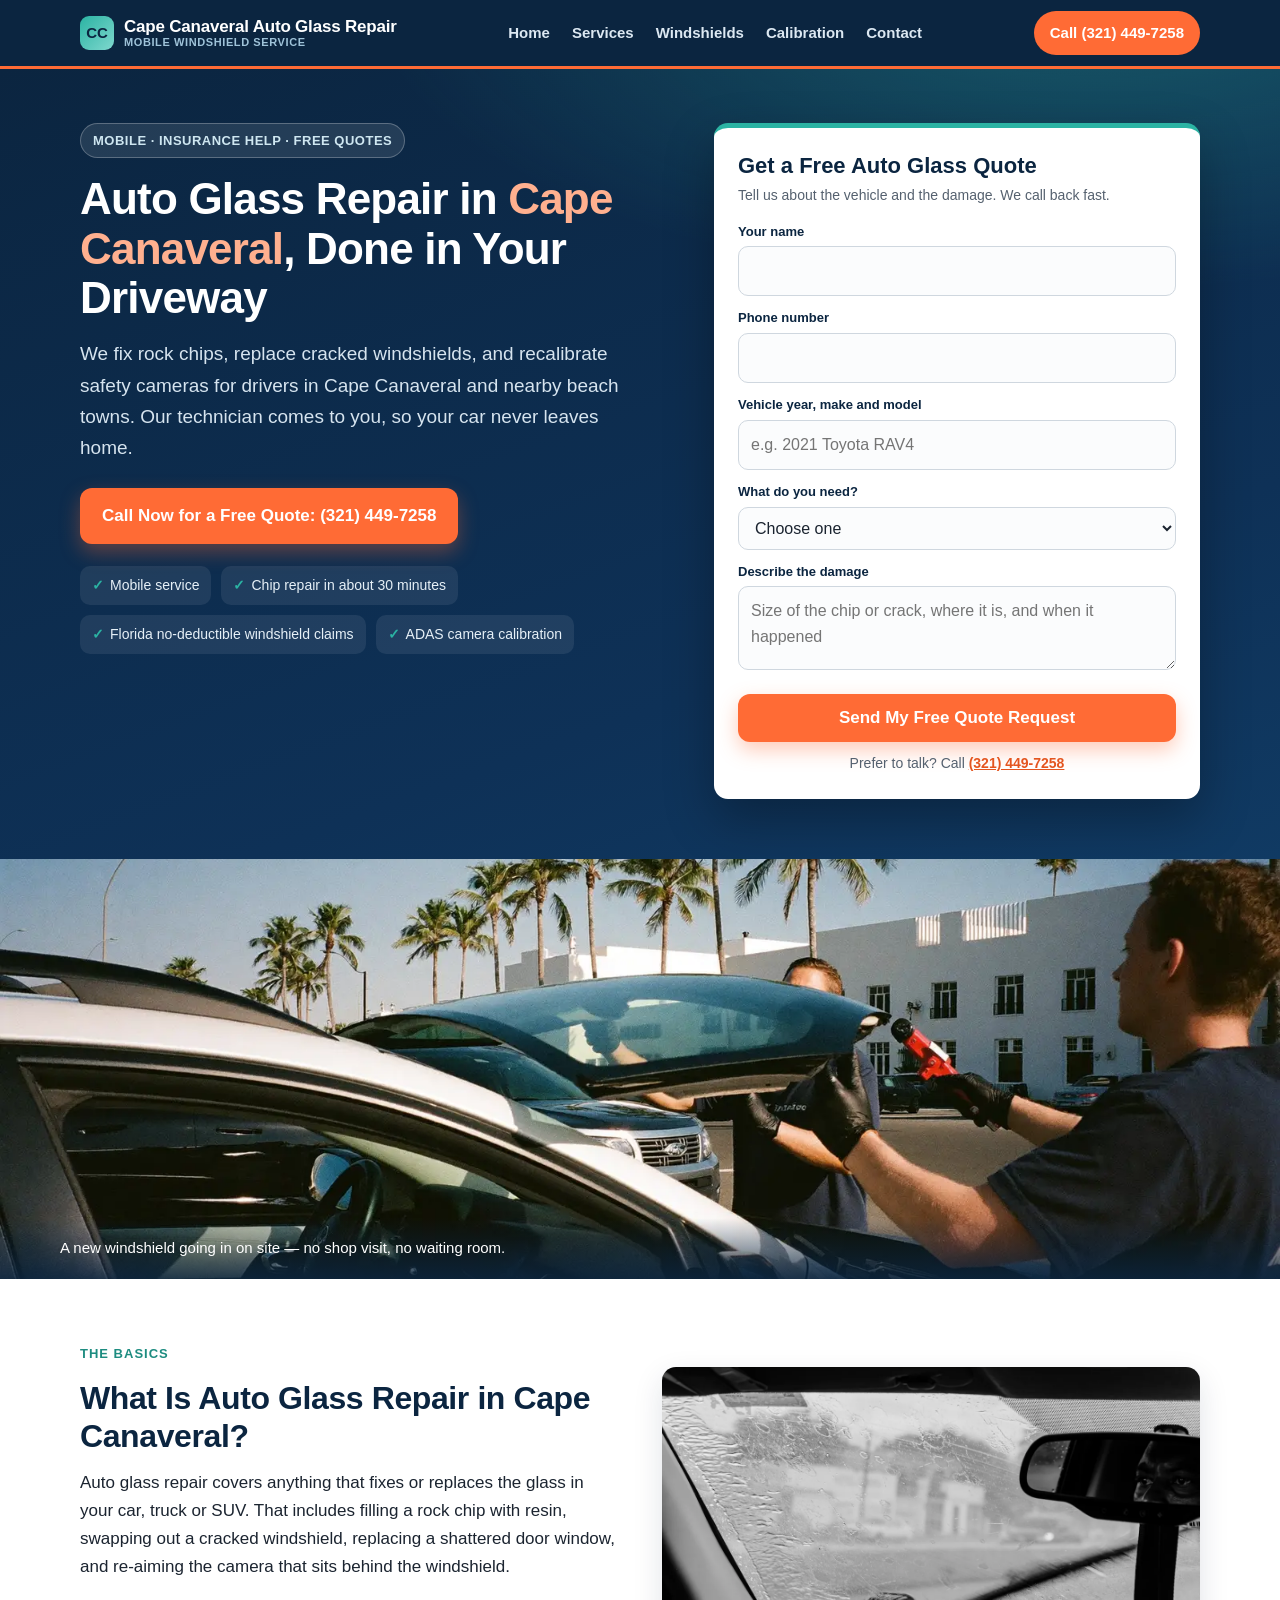
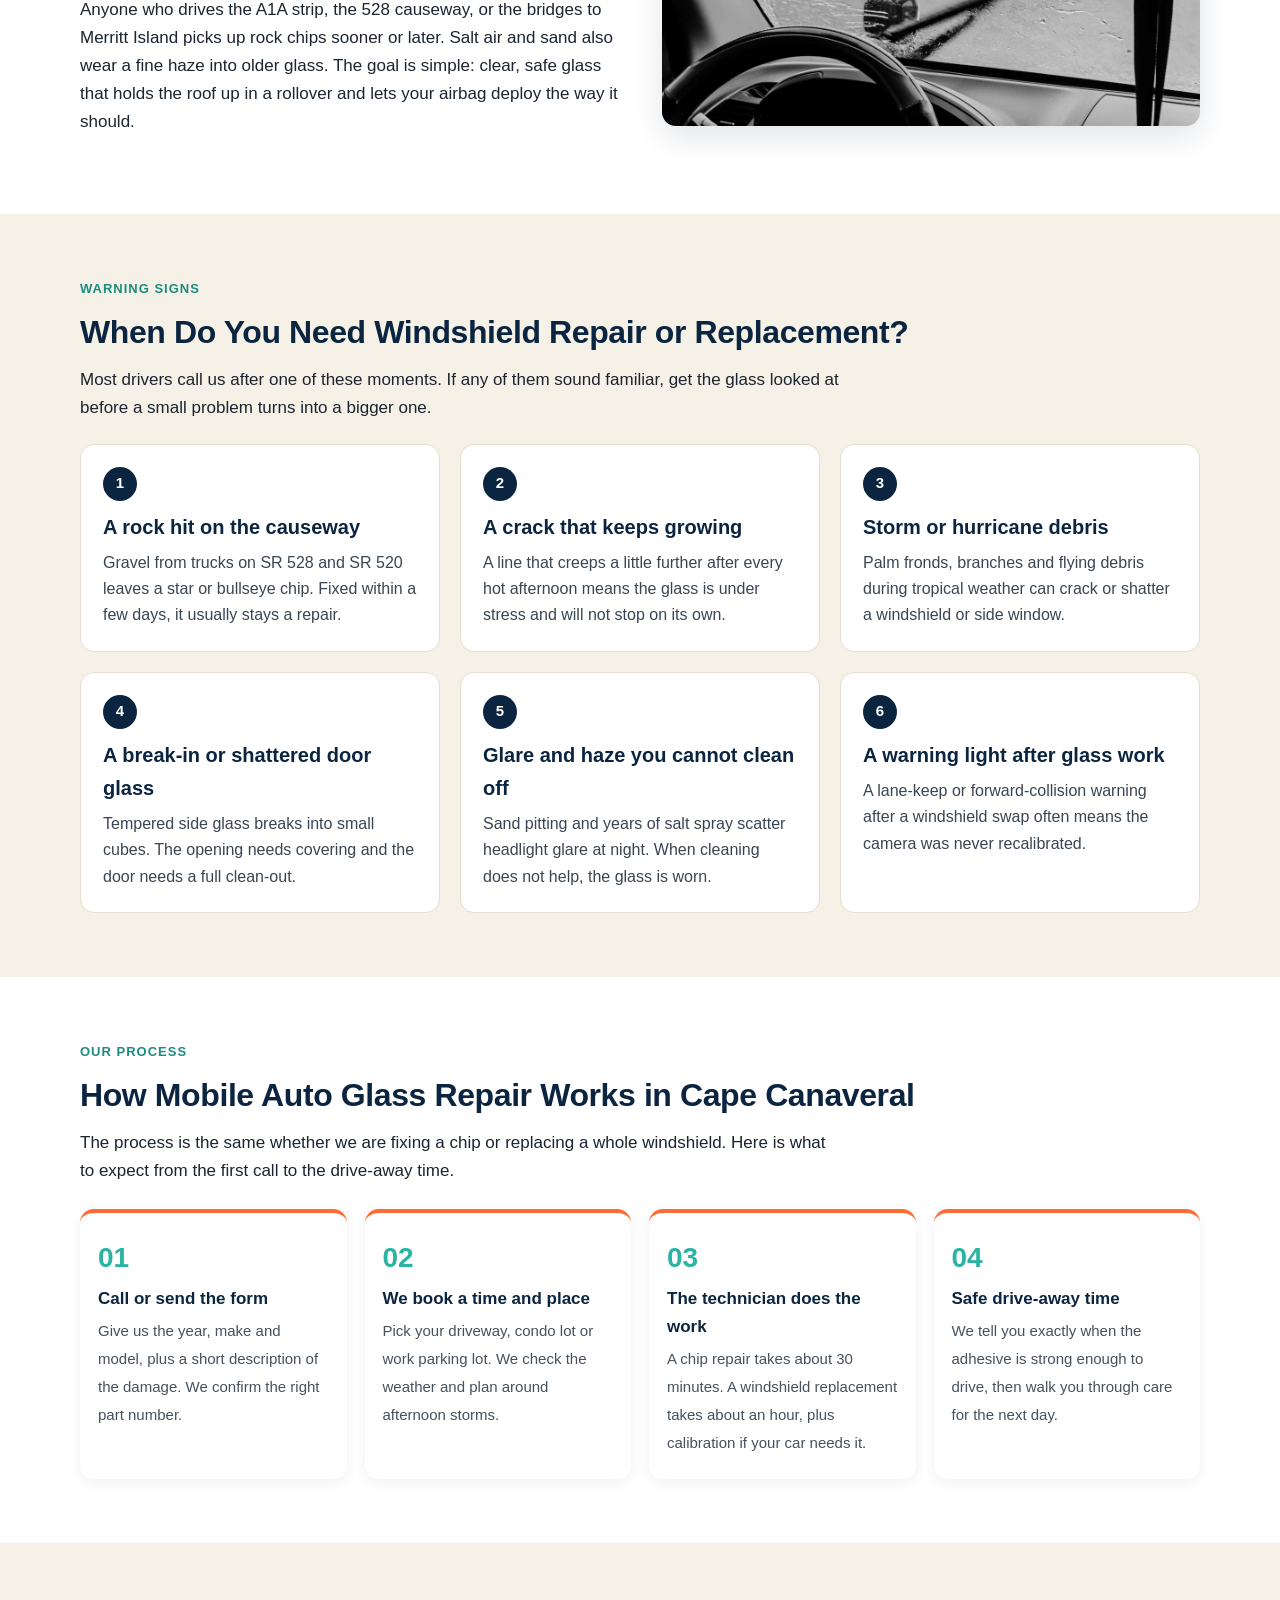
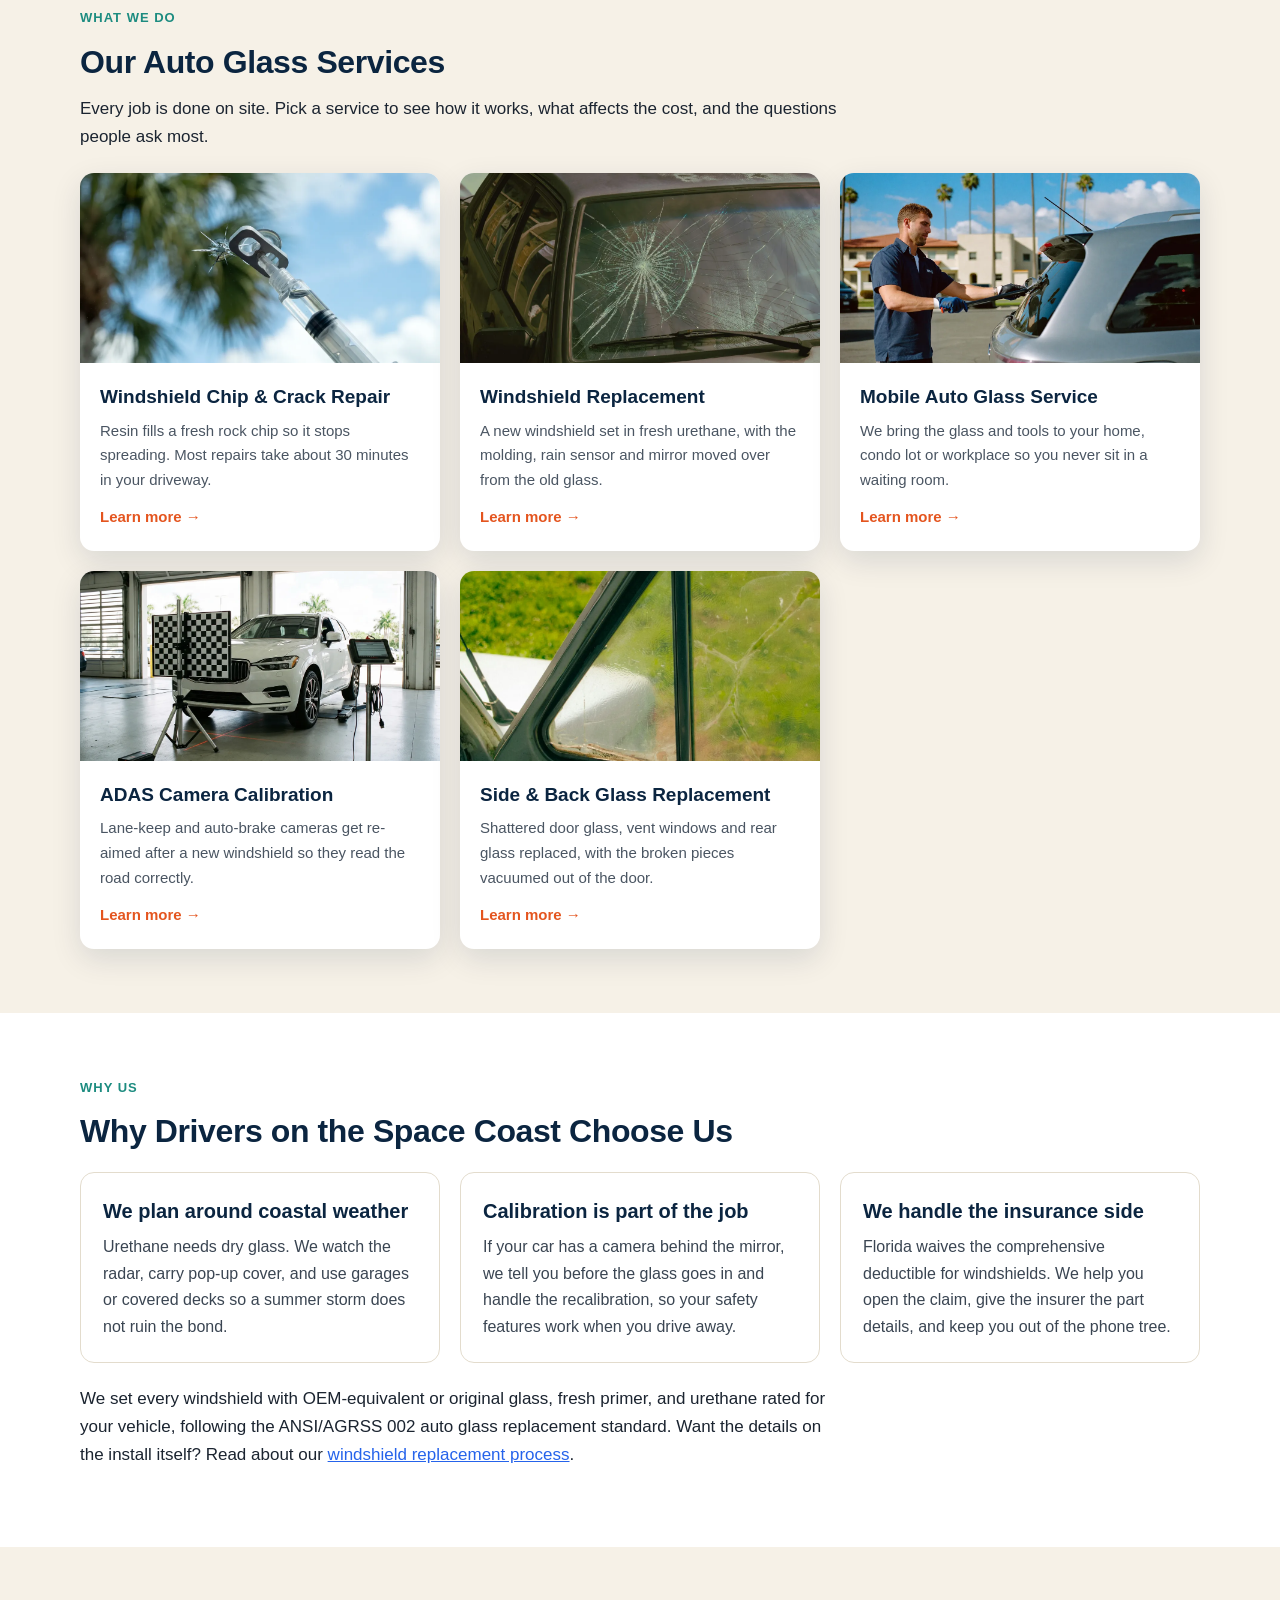
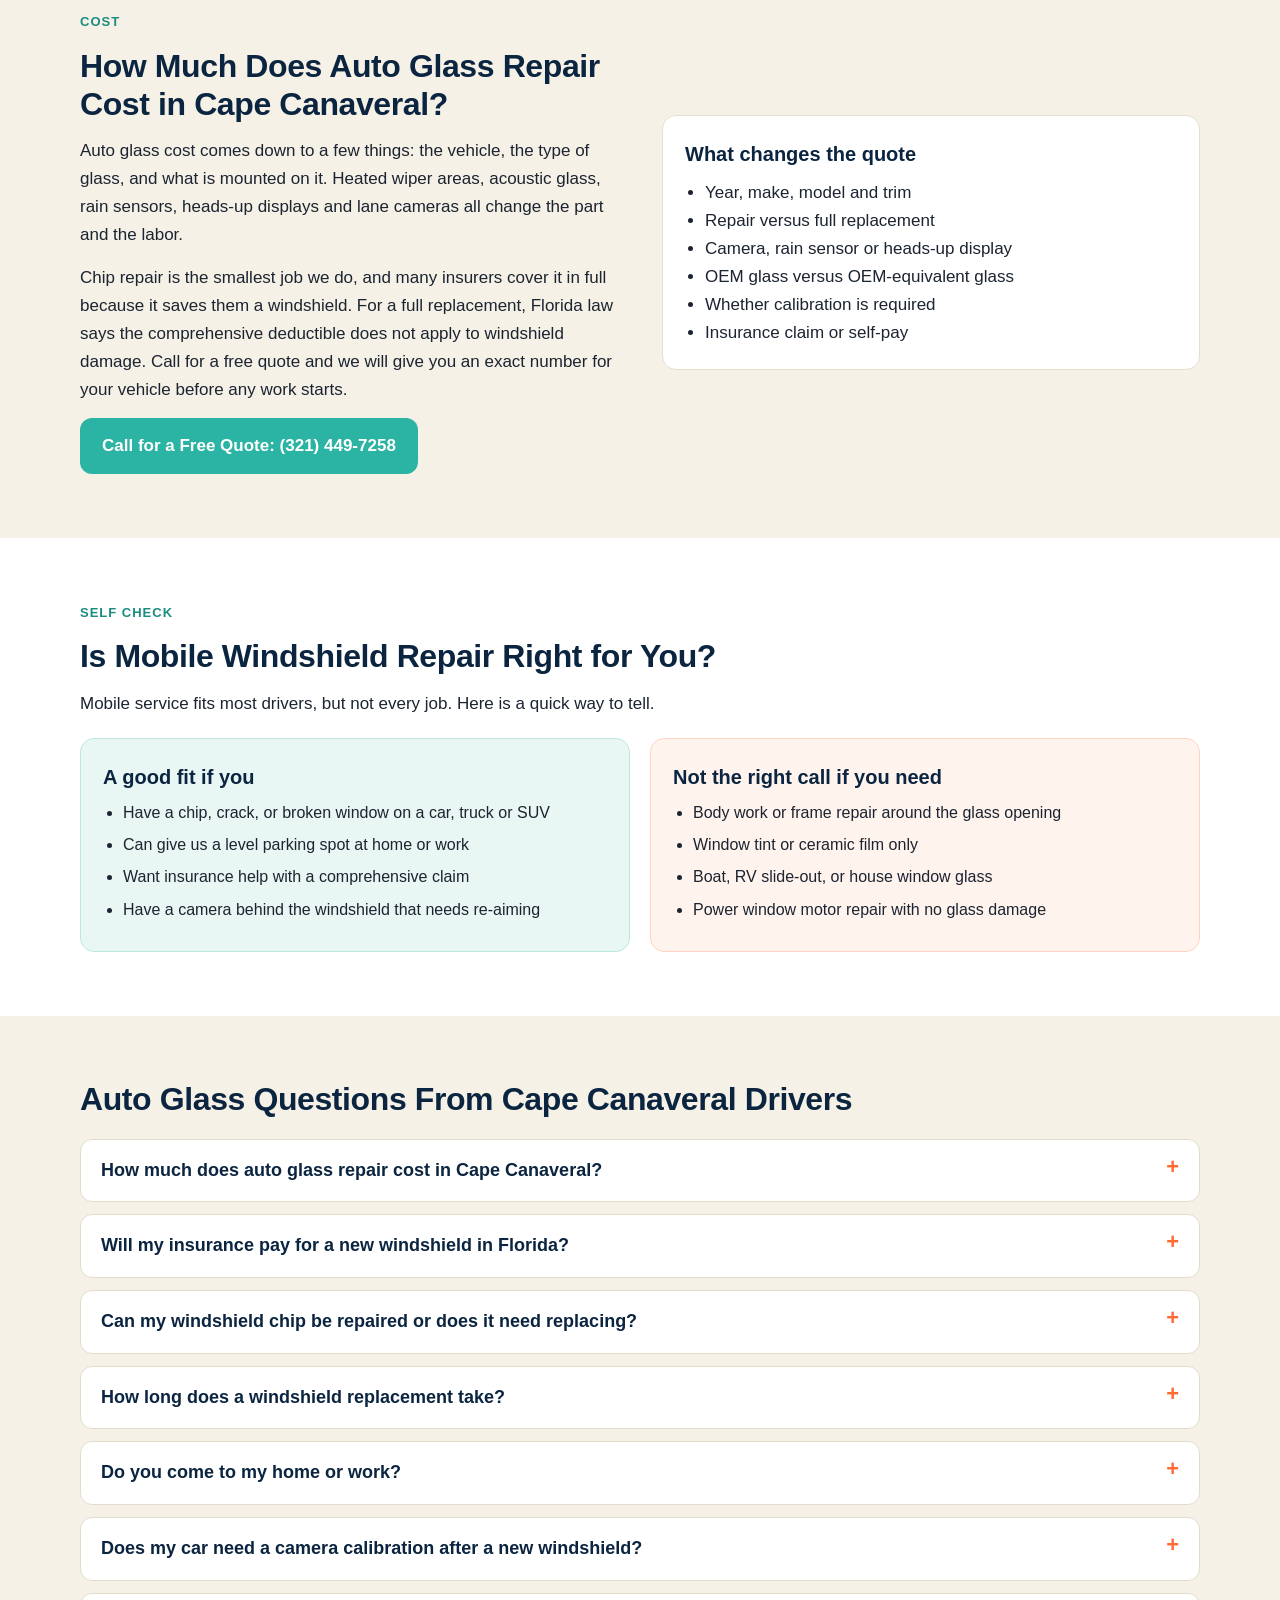
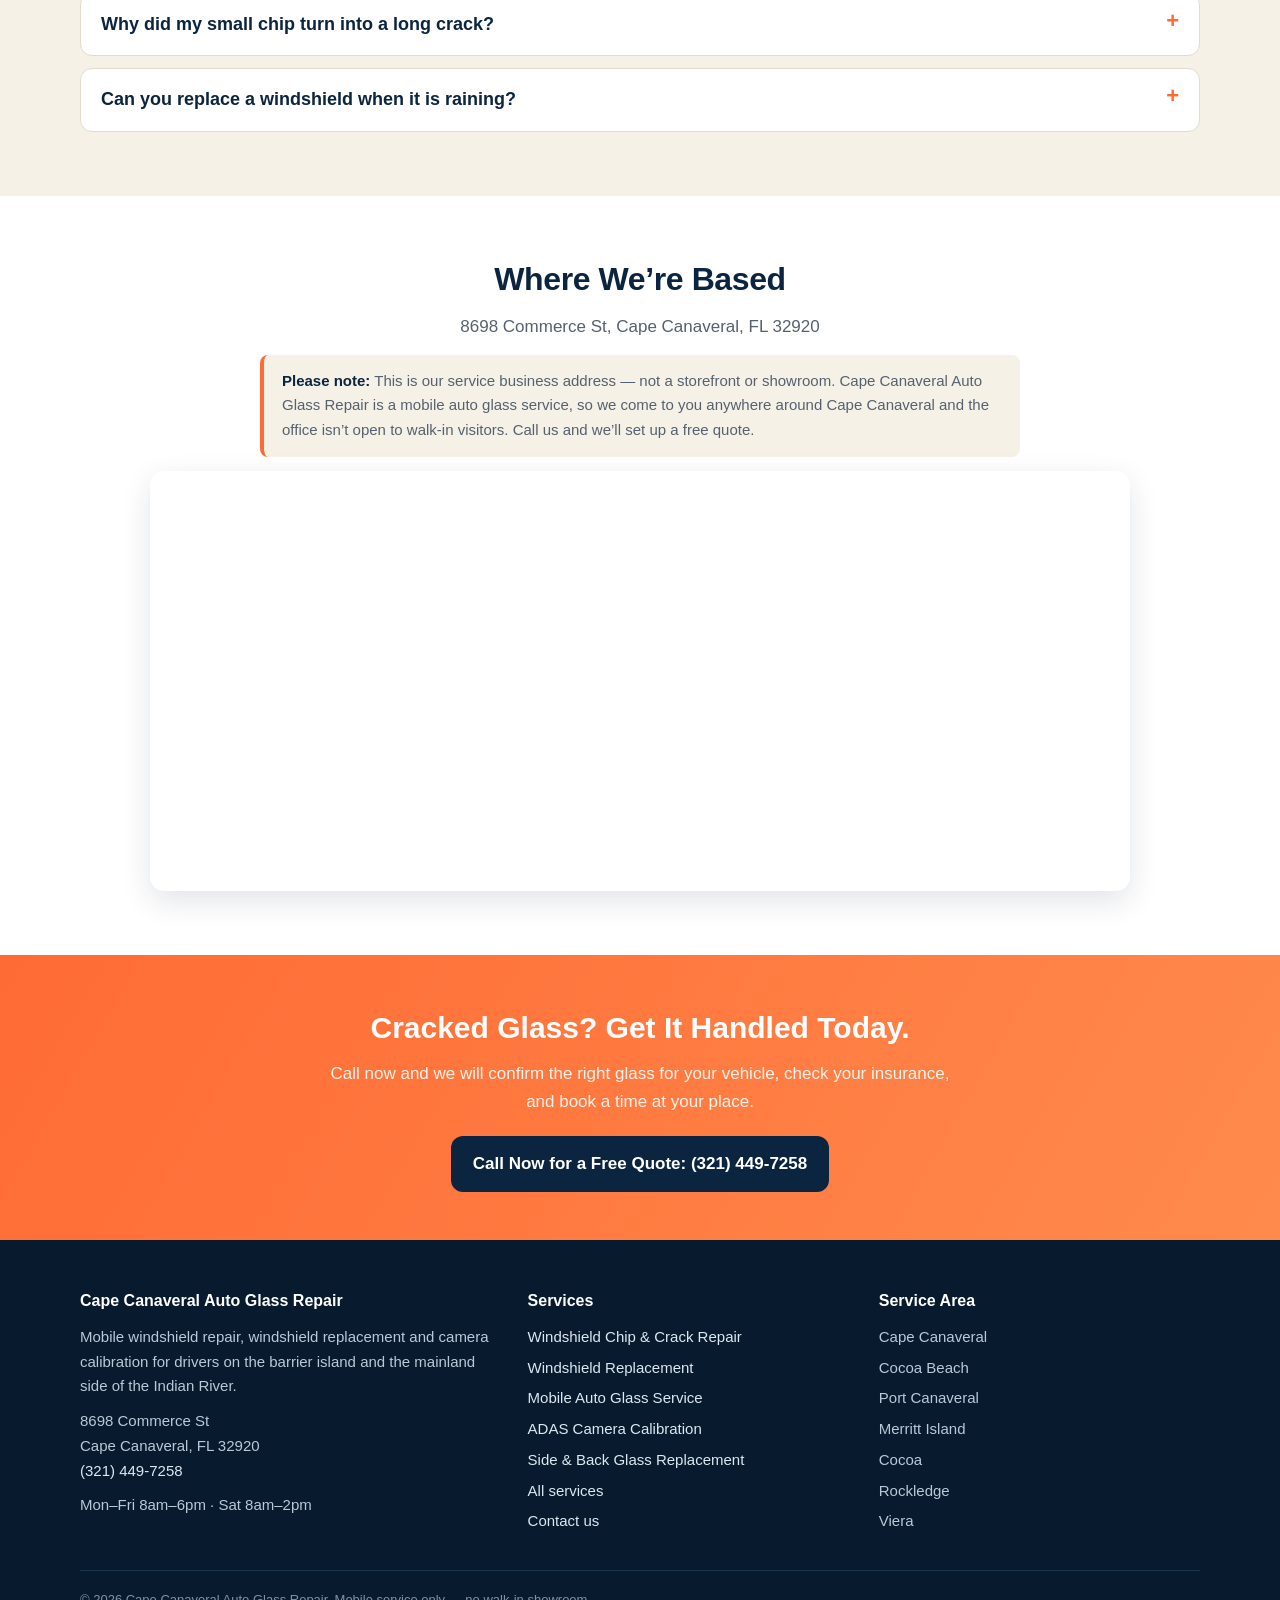
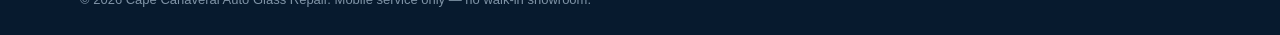
==== index.html @ 8f839898 "Initial site build: Auto Glass Repair Cape Canaveral FL" ====
<!DOCTYPE html>
<html lang="en">
<head>
<meta charset="utf-8">
<meta name="viewport" content="width=device-width, initial-scale=1">
<title>Auto Glass Repair in Cape Canaveral, FL | Mobile Service</title>
<meta name="description" content="Mobile auto glass repair in Cape Canaveral, FL. Windshield chip repair, replacement and camera calibration at your home or work. Free quotes.">
<link rel="canonical" href="https://www.capecanaveralautoglassrepair.com/">
<meta property="og:title" content="Auto Glass Repair in Cape Canaveral, FL | Mobile Service">
<meta property="og:description" content="Mobile auto glass repair in Cape Canaveral, FL. Windshield chip repair, replacement and camera calibration at your home or work. Free quotes.">
<meta property="og:type" content="website">
<meta property="og:url" content="https://www.capecanaveralautoglassrepair.com/">
<meta property="og:image" content="https://www.capecanaveralautoglassrepair.com/windshield-installation-hero.webp">
<link rel="stylesheet" href="styles.css">
<script type="application/ld+json">{"@context": "https://schema.org", "@type": "AutoRepair", "name": "Cape Canaveral Auto Glass Repair", "telephone": "(321) 449-7258", "url": "https://www.capecanaveralautoglassrepair.com/", "image": "https://www.capecanaveralautoglassrepair.com/windshield-installation-hero.webp", "address": {"@type": "PostalAddress", "streetAddress": "8698 Commerce St", "addressLocality": "Cape Canaveral", "addressRegion": "FL", "postalCode": "32920", "addressCountry": "US"}, "areaServed": ["Cape Canaveral, FL", "Cocoa Beach, FL", "Port Canaveral, FL", "Merritt Island, FL", "Cocoa, FL", "Rockledge, FL", "Viera, FL"], "description": "Mobile auto glass repair, windshield replacement and ADAS calibration in Cape Canaveral, FL", "openingHours": ["Mo-Fr 08:00-18:00", "Sa 08:00-14:00"]}</script>
<script type="application/ld+json">{"@context": "https://schema.org", "@type": "FAQPage", "mainEntity": [{"@type": "Question", "name": "How much does auto glass repair cost in Cape Canaveral?", "acceptedAnswer": {"@type": "Answer", "text": "The cost depends on your vehicle, the type of glass, and whether a camera or rain sensor sits behind it. A chip repair is a much smaller job than a full windshield. Call or send the quote form with your year, make and model and we will give you a free quote before any work starts."}}, {"@type": "Question", "name": "Will my insurance pay for a new windshield in Florida?", "acceptedAnswer": {"@type": "Answer", "text": "Usually, yes. Florida Statute 627.7288 says the deductible on a comprehensive policy does not apply to windshield damage. If you carry comprehensive coverage, a covered windshield replacement typically costs you nothing out of pocket, and we can help you start the claim."}}, {"@type": "Question", "name": "Can my windshield chip be repaired or does it need replacing?", "acceptedAnswer": {"@type": "Answer", "text": "Most chips smaller than a quarter and single cracks shorter than about six inches can be repaired. Damage right in the driver's line of sight, damage that reaches the edge of the glass, or several long cracks usually means a new windshield. We tell you which one you need before we start."}}, {"@type": "Question", "name": "How long does a windshield replacement take?", "acceptedAnswer": {"@type": "Answer", "text": "The work itself takes about an hour. After that, the urethane adhesive needs time to reach a safe drive-away strength, usually under an hour on a warm, humid day. We give you the exact drive-away time for the adhesive we used."}}, {"@type": "Question", "name": "Do you come to my home or work?", "acceptedAnswer": {"@type": "Answer", "text": "Yes. We are a mobile service, so the work happens in your driveway, condo lot, or office parking lot. You only need a level spot with room to open the doors, and a garage or carport if storms are moving in."}}, {"@type": "Question", "name": "Does my car need a camera calibration after a new windshield?", "acceptedAnswer": {"@type": "Answer", "text": "If your car has lane-keep assist, automatic emergency braking, or adaptive cruise, there is likely a camera mounted behind the windshield. That camera has to be re-aimed after the glass is replaced so the safety features read the road correctly. We check your vehicle and tell you up front."}}, {"@type": "Question", "name": "Why did my small chip turn into a long crack?", "acceptedAnswer": {"@type": "Answer", "text": "Heat is the most common cause. Glass that sits in the sun all day and then gets blasted with cold air conditioning flexes, and a chip gives that stress a place to spread. Potholes, slammed doors, and rough bridge expansion joints can do the same thing, so fix chips early."}}, {"@type": "Question", "name": "Can you replace a windshield when it is raining?", "acceptedAnswer": {"@type": "Answer", "text": "The adhesive needs a dry surface, so we do not install glass in open rain. Summer storms here usually pass quickly, so we either work under a garage, carport, or covered parking deck, or move the appointment by a few hours."}}]}</script>
</head>
<body>
<header class="nav">
  <div class="wrap nav-in">
    <a class="logo" href="/"><span class="logo-mark">CC</span><span>Cape Canaveral Auto Glass Repair<small>Mobile windshield service</small></span></a>
    <ul class="links"><li><a href="/" aria-current="page">Home</a></li><li><a href="services.html">Services</a></li><li><a href="windshield-replacement-cape-canaveral.html">Windshields</a></li><li><a href="adas-calibration-cape-canaveral.html">Calibration</a></li><li><a href="contact.html">Contact</a></li></ul>
    <a class="nav-call" href="tel:+13214497258">Call (321) 449-7258</a>
  </div>
  <ul class="subnav"><li><a href="/" aria-current="page">Home</a></li><li><a href="services.html">Services</a></li><li><a href="windshield-replacement-cape-canaveral.html">Windshields</a></li><li><a href="adas-calibration-cape-canaveral.html">Calibration</a></li><li><a href="contact.html">Contact</a></li></ul>
</header>
<section class="hero">
  <div class="wrap hero-grid">
    <div>
      <span class="badge">Mobile &middot; Insurance help &middot; Free quotes</span>
      <h1>Auto Glass Repair in <span>Cape Canaveral</span>, Done in Your Driveway</h1>
      <p class="lede">We fix rock chips, replace cracked windshields, and recalibrate safety cameras for drivers in Cape Canaveral and nearby beach towns. Our technician comes to you, so your car never leaves home.</p>
      <a class="btn btn-orange" href="tel:+13214497258">Call Now for a Free Quote: (321) 449-7258</a>
      <ul class="chips"><li>Mobile service</li><li>Chip repair in about 30 minutes</li><li>Florida no-deductible windshield claims</li><li>ADAS camera calibration</li></ul>
    </div>
    <form class="quote" action="https://formspree.io/f/meaekedk" method="POST">
      <input type="hidden" name="_subject" value="New Lead - Auto Glass Repair in Cape Canaveral">
      <h2>Get a Free Auto Glass Quote</h2>
      <p class="sub">Tell us about the vehicle and the damage. We call back fast.</p>
      <div class="field"><label for="q-name">Your name</label><input id="q-name" type="text" name="name" autocomplete="name" required></div>
      <div class="field"><label for="q-phone">Phone number</label><input id="q-phone" type="tel" name="phone" autocomplete="tel" required></div>
      <div class="field"><label for="q-vehicle">Vehicle year, make and model</label><input id="q-vehicle" type="text" name="vehicle" placeholder="e.g. 2021 Toyota RAV4"></div>
      <div class="field"><label for="q-service">What do you need?</label><select id="q-service" name="service"><option value="">Choose one</option><option>Chip or crack repair</option><option>Windshield replacement</option><option>Side window</option><option>Back glass</option><option>Camera calibration</option><option>Not sure yet</option></select></div>
      <div class="field"><label for="q-msg">Describe the damage</label><textarea id="q-msg" name="message" placeholder="Size of the chip or crack, where it is, and when it happened"></textarea></div>
      <input type="text" name="_gotcha" class="hp" style="display:none" tabindex="-1" autocomplete="off">
      <button type="submit" class="btn btn-orange">Send My Free Quote Request</button>
      <p class="alt">Prefer to talk? Call <a href="tel:+13214497258">(321) 449-7258</a></p>
    </form>
  </div>
</section>
<figure class="band"><img src="windshield-installation-hero.webp" alt="Two technicians setting a new windshield on an SUV in a sunny parking lot" width="1600" height="900" fetchpriority="high"><figcaption><div class="wrap">A new windshield going in on site &mdash; no shop visit, no waiting room.</div></figcaption></figure>
<section class="sec">
  <div class="wrap two">
    <div>
      <p class="kicker">The basics</p>
      <h2>What Is Auto Glass Repair in Cape Canaveral?</h2>
      <p>Auto glass repair covers anything that fixes or replaces the glass in your car, truck or SUV. That includes filling a rock chip with resin, swapping out a cracked windshield, replacing a shattered door window, and re-aiming the camera that sits behind the windshield.</p>
      <p>Anyone who drives the A1A strip, the 528 causeway, or the bridges to Merritt Island picks up rock chips sooner or later. Salt air and sand also wear a fine haze into older glass. The goal is simple: clear, safe glass that holds the roof up in a rollover and lets your airbag deploy the way it should.</p>
    </div>
    <img src="windshield-wipers-rain-storm.webp" alt="Driver view through a windshield as wipers clear heavy rain" width="1200" height="800" loading="lazy">
  </div>
</section>

<section class="sec sand">
  <div class="wrap">
    <p class="kicker">Warning signs</p>
    <h2>When Do You Need Windshield Repair or Replacement?</h2>
    <p>Most drivers call us after one of these moments. If any of them sound familiar, get the glass looked at before a small problem turns into a bigger one.</p>
    <div class="grid3">
      <div class="card"><span class="num">1</span><h3>A rock hit on the causeway</h3><p>Gravel from trucks on SR 528 and SR 520 leaves a star or bullseye chip. Fixed within a few days, it usually stays a repair.</p></div>
      <div class="card"><span class="num">2</span><h3>A crack that keeps growing</h3><p>A line that creeps a little further after every hot afternoon means the glass is under stress and will not stop on its own.</p></div>
      <div class="card"><span class="num">3</span><h3>Storm or hurricane debris</h3><p>Palm fronds, branches and flying debris during tropical weather can crack or shatter a windshield or side window.</p></div>
      <div class="card"><span class="num">4</span><h3>A break-in or shattered door glass</h3><p>Tempered side glass breaks into small cubes. The opening needs covering and the door needs a full clean-out.</p></div>
      <div class="card"><span class="num">5</span><h3>Glare and haze you cannot clean off</h3><p>Sand pitting and years of salt spray scatter headlight glare at night. When cleaning does not help, the glass is worn.</p></div>
      <div class="card"><span class="num">6</span><h3>A warning light after glass work</h3><p>A lane-keep or forward-collision warning after a windshield swap often means the camera was never recalibrated.</p></div>
    </div>
  </div>
</section>

<section class="sec">
  <div class="wrap">
    <p class="kicker">Our process</p>
    <h2>How Mobile Auto Glass Repair Works in Cape Canaveral</h2>
    <p>The process is the same whether we are fixing a chip or replacing a whole windshield. Here is what to expect from the first call to the drive-away time.</p>
    <ol class="steps">
      <li><strong>Call or send the form</strong><span>Give us the year, make and model, plus a short description of the damage. We confirm the right part number.</span></li>
      <li><strong>We book a time and place</strong><span>Pick your driveway, condo lot or work parking lot. We check the weather and plan around afternoon storms.</span></li>
      <li><strong>The technician does the work</strong><span>A chip repair takes about 30 minutes. A windshield replacement takes about an hour, plus calibration if your car needs it.</span></li>
      <li><strong>Safe drive-away time</strong><span>We tell you exactly when the adhesive is strong enough to drive, then walk you through care for the next day.</span></li>
    </ol>
  </div>
</section>

<section class="sec sand">
  <div class="wrap">
    <p class="kicker">What we do</p>
    <h2>Our Auto Glass Services</h2>
    <p>Every job is done on site. Pick a service to see how it works, what affects the cost, and the questions people ask most.</p>
    <div class="grid3"><a class="svc" href="windshield-repair-cape-canaveral.html"><img src="windshield-chip-repair-resin.webp" alt="Resin injector repairing a star-shaped windshield chip" width="1200" height="800" loading="lazy"><div><h3>Windshield Chip &amp; Crack Repair</h3><p>Resin fills a fresh rock chip so it stops spreading. Most repairs take about 30 minutes in your driveway.</p><span>Learn more &rarr;</span></div></a><a class="svc" href="windshield-replacement-cape-canaveral.html"><img src="cracked-windshield-replacement.webp" alt="Windshield with a large spiderweb crack that needs replacing" width="1200" height="800" loading="lazy"><div><h3>Windshield Replacement</h3><p>A new windshield set in fresh urethane, with the molding, rain sensor and mirror moved over from the old glass.</p><span>Learn more &rarr;</span></div></a><a class="svc" href="mobile-auto-glass-cape-canaveral.html"><img src="mobile-auto-glass-technician.webp" alt="Mobile auto glass technician working on an SUV in a parking lot" width="1200" height="800" loading="lazy"><div><h3>Mobile Auto Glass Service</h3><p>We bring the glass and tools to your home, condo lot or workplace so you never sit in a waiting room.</p><span>Learn more &rarr;</span></div></a><a class="svc" href="adas-calibration-cape-canaveral.html"><img src="adas-camera-calibration-target.webp" alt="SUV lined up with a camera calibration target in a service bay" width="1200" height="800" loading="lazy"><div><h3>ADAS Camera Calibration</h3><p>Lane-keep and auto-brake cameras get re-aimed after a new windshield so they read the road correctly.</p><span>Learn more &rarr;</span></div></a><a class="svc" href="side-window-replacement-cape-canaveral.html"><img src="cracked-side-vent-window.webp" alt="Cracked small side vent window on an older vehicle" width="1200" height="800" loading="lazy"><div><h3>Side &amp; Back Glass Replacement</h3><p>Shattered door glass, vent windows and rear glass replaced, with the broken pieces vacuumed out of the door.</p><span>Learn more &rarr;</span></div></a></div>
  </div>
</section>

<section class="sec">
  <div class="wrap">
    <p class="kicker">Why us</p>
    <h2>Why Drivers on the Space Coast Choose Us</h2>
    <div class="grid3">
      <div class="card"><h3>We plan around coastal weather</h3><p>Urethane needs dry glass. We watch the radar, carry pop-up cover, and use garages or covered decks so a summer storm does not ruin the bond.</p></div>
      <div class="card"><h3>Calibration is part of the job</h3><p>If your car has a camera behind the mirror, we tell you before the glass goes in and handle the recalibration, so your safety features work when you drive away.</p></div>
      <div class="card"><h3>We handle the insurance side</h3><p>Florida waives the comprehensive deductible for windshields. We help you open the claim, give the insurer the part details, and keep you out of the phone tree.</p></div>
    </div>
    <p style="margin-top:22px">We set every windshield with OEM-equivalent or original glass, fresh primer, and urethane rated for your vehicle, following the ANSI/AGRSS 002 auto glass replacement standard. Want the details on the install itself? Read about our <a href="windshield-replacement-cape-canaveral.html" class="body-link" style="color: #2563eb; text-decoration: underline;">windshield replacement process</a>.</p>
  </div>
</section>

<section class="sec sand">
  <div class="wrap two">
    <div>
      <p class="kicker">Cost</p>
      <h2>How Much Does Auto Glass Repair Cost in Cape Canaveral?</h2>
      <p>Auto glass cost comes down to a few things: the vehicle, the type of glass, and what is mounted on it. Heated wiper areas, acoustic glass, rain sensors, heads-up displays and lane cameras all change the part and the labor.</p>
      <p>Chip repair is the smallest job we do, and many insurers cover it in full because it saves them a windshield. For a full replacement, Florida law says the comprehensive deductible does not apply to windshield damage. Call for a free quote and we will give you an exact number for your vehicle before any work starts.</p>
      <a class="btn btn-sea" href="tel:+13214497258">Call for a Free Quote: (321) 449-7258</a>
    </div>
    <div class="card">
      <h3>What changes the quote</h3>
      <ul style="padding-left:20px;margin-top:8px">
        <li>Year, make, model and trim</li>
        <li>Repair versus full replacement</li>
        <li>Camera, rain sensor or heads-up display</li>
        <li>OEM glass versus OEM-equivalent glass</li>
        <li>Whether calibration is required</li>
        <li>Insurance claim or self-pay</li>
      </ul>
    </div>
  </div>
</section>

<section class="sec">
  <div class="wrap">
    <p class="kicker">Self check</p>
    <h2>Is Mobile Windshield Repair Right for You?</h2>
    <p>Mobile service fits most drivers, but not every job. Here is a quick way to tell.</p>
    <div class="fit">
      <div class="yes"><h3>A good fit if you</h3><ul>
        <li>Have a chip, crack, or broken window on a car, truck or SUV</li>
        <li>Can give us a level parking spot at home or work</li>
        <li>Want insurance help with a comprehensive claim</li>
        <li>Have a camera behind the windshield that needs re-aiming</li>
      </ul></div>
      <div class="no"><h3>Not the right call if you need</h3><ul>
        <li>Body work or frame repair around the glass opening</li>
        <li>Window tint or ceramic film only</li>
        <li>Boat, RV slide-out, or house window glass</li>
        <li>Power window motor repair with no glass damage</li>
      </ul></div>
    </div>
  </div>
</section>

<section class="sec sand">
  <div class="wrap">
    <h2>Auto Glass Questions From Cape Canaveral Drivers</h2>
      <div class="faq"><details><summary><h3>How much does auto glass repair cost in Cape Canaveral?</h3></summary><p>The cost depends on your vehicle, the type of glass, and whether a camera or rain sensor sits behind it. A chip repair is a much smaller job than a full windshield. Call or send the quote form with your year, make and model and we will give you a free quote before any work starts.</p></details><details><summary><h3>Will my insurance pay for a new windshield in Florida?</h3></summary><p>Usually, yes. Florida Statute 627.7288 says the deductible on a comprehensive policy does not apply to windshield damage. If you carry comprehensive coverage, a covered windshield replacement typically costs you nothing out of pocket, and we can help you start the claim.</p></details><details><summary><h3>Can my windshield chip be repaired or does it need replacing?</h3></summary><p>Most chips smaller than a quarter and single cracks shorter than about six inches can be repaired. Damage right in the driver&#x27;s line of sight, damage that reaches the edge of the glass, or several long cracks usually means a new windshield. We tell you which one you need before we start.</p></details><details><summary><h3>How long does a windshield replacement take?</h3></summary><p>The work itself takes about an hour. After that, the urethane adhesive needs time to reach a safe drive-away strength, usually under an hour on a warm, humid day. We give you the exact drive-away time for the adhesive we used.</p></details><details><summary><h3>Do you come to my home or work?</h3></summary><p>Yes. We are a mobile service, so the work happens in your driveway, condo lot, or office parking lot. You only need a level spot with room to open the doors, and a garage or carport if storms are moving in.</p></details><details><summary><h3>Does my car need a camera calibration after a new windshield?</h3></summary><p>If your car has lane-keep assist, automatic emergency braking, or adaptive cruise, there is likely a camera mounted behind the windshield. That camera has to be re-aimed after the glass is replaced so the safety features read the road correctly. We check your vehicle and tell you up front.</p></details><details><summary><h3>Why did my small chip turn into a long crack?</h3></summary><p>Heat is the most common cause. Glass that sits in the sun all day and then gets blasted with cold air conditioning flexes, and a chip gives that stress a place to spread. Potholes, slammed doors, and rough bridge expansion joints can do the same thing, so fix chips early.</p></details><details><summary><h3>Can you replace a windshield when it is raining?</h3></summary><p>The adhesive needs a dry surface, so we do not install glass in open rain. Summer storms here usually pass quickly, so we either work under a garage, carport, or covered parking deck, or move the appointment by a few hours.</p></details></div>
  </div>
</section>

<!-- MAP / LOCATION -->
<section class="sec" style="text-align:center">
  <div class="wrap">
    <h2>Where We&rsquo;re Based</h2>
    <p style="margin:0 auto 14px;color:var(--muted)">8698 Commerce St, Cape Canaveral, FL 32920</p>
    <p class="note"><strong style="color:var(--navy)">Please note:</strong> This is our service business address &mdash; not a storefront or showroom. Cape Canaveral Auto Glass Repair is a mobile auto glass service, so we come to you anywhere around Cape Canaveral and the office isn&rsquo;t open to walk-in visitors. Call us and we&rsquo;ll set up a free quote.</p>
    <div class="map"><iframe title="Map to Cape Canaveral Auto Glass Repair service address, 8698 Commerce St, Cape Canaveral, FL 32920" src="https://www.google.com/maps?q=8698+Commerce+St%2C+Cape+Canaveral%2C+FL+32920&amp;output=embed" loading="lazy" referrerpolicy="no-referrer-when-downgrade" allowfullscreen></iframe></div>
  </div>
</section>
<section class="cta">
  <div class="wrap">
    <h2>Cracked Glass? Get It Handled Today.</h2>
    <p>Call now and we will confirm the right glass for your vehicle, check your insurance, and book a time at your place.</p>
    <a class="btn" href="tel:+13214497258">Call Now for a Free Quote: (321) 449-7258</a>
  </div>
</section>
<footer>
  <div class="wrap">
    <div class="fgrid">
      <div>
        <h3>Cape Canaveral Auto Glass Repair</h3>
        <p>Mobile windshield repair, windshield replacement and camera calibration for drivers on the barrier island and the mainland side of the Indian River.</p>
        <p style="margin-top:10px">8698 Commerce St<br>Cape Canaveral, FL 32920<br><a href="tel:+13214497258">(321) 449-7258</a></p>
        <p style="margin-top:10px">Mon&ndash;Fri 8am&ndash;6pm &middot; Sat 8am&ndash;2pm</p>
      </div>
      <div><h3>Services</h3><ul><li><a href="windshield-repair-cape-canaveral.html">Windshield Chip &amp; Crack Repair</a></li><li><a href="windshield-replacement-cape-canaveral.html">Windshield Replacement</a></li><li><a href="mobile-auto-glass-cape-canaveral.html">Mobile Auto Glass Service</a></li><li><a href="adas-calibration-cape-canaveral.html">ADAS Camera Calibration</a></li><li><a href="side-window-replacement-cape-canaveral.html">Side &amp; Back Glass Replacement</a></li><li><a href="services.html">All services</a></li><li><a href="contact.html">Contact us</a></li></ul></div>
      <div><h3>Service Area</h3><ul><li>Cape Canaveral</li><li>Cocoa Beach</li><li>Port Canaveral</li><li>Merritt Island</li><li>Cocoa</li><li>Rockledge</li><li>Viera</li></ul></div>
    </div>
    <p class="copy">&copy; 2026 Cape Canaveral Auto Glass Repair. Mobile service only &mdash; no walk-in showroom.</p>
  </div>
</footer>
</body>
</html>
---- styles.css ----
/* Cape Canaveral Auto Glass Repair - styles */
:root{
  --navy:#0b2540; --navy-2:#12365c; --ink:#1b2430; --muted:#55616f;
  --orange:#ff6b35; --orange-d:#e4551f; --sea:#2bb3a3; --sea-d:#1d8c80;
  --sand:#f6f1e7; --line:#e3dccd; --white:#ffffff;
  --radius:14px; --shadow:0 10px 30px rgba(11,37,64,.12);
}
*{box-sizing:border-box;margin:0;padding:0}
html{-webkit-text-size-adjust:100%}
body{font-family:-apple-system,BlinkMacSystemFont,"Segoe UI",Roboto,Helvetica,Arial,sans-serif;color:var(--ink);background:var(--white);line-height:1.65;font-size:17px;overflow-x:hidden}
img{max-width:100%;height:auto;display:block}
a{color:inherit}
.wrap{max-width:1160px;margin:0 auto;padding:0 20px}

/* NAV */
.nav{position:sticky;top:0;z-index:50;background:var(--navy);border-bottom:3px solid var(--orange)}
.nav-in{display:flex;align-items:center;justify-content:space-between;gap:16px;min-height:66px}
.logo{display:flex;align-items:center;gap:10px;text-decoration:none;color:#fff;font-weight:800;letter-spacing:-.2px;line-height:1.15}
.logo-mark{width:34px;height:34px;border-radius:9px;background:linear-gradient(135deg,var(--sea),#7fd8ce);display:grid;place-items:center;color:var(--navy);font-weight:900;font-size:15px;flex:none}
.logo small{display:block;font-weight:600;font-size:11px;color:#9fc3d9;letter-spacing:.6px;text-transform:uppercase}
.links{display:flex;gap:22px;list-style:none}
.links a{color:#dce8f2;text-decoration:none;font-size:15px;font-weight:600}
.links a:hover{color:#fff}
.nav-call{background:var(--orange);color:#fff;text-decoration:none;font-weight:800;padding:10px 16px;border-radius:999px;white-space:nowrap;font-size:15px}
.nav-call:hover{background:var(--orange-d)}
.subnav{display:none}
@media (max-width:860px){
  .links{display:none}
  .subnav{display:flex;gap:18px;overflow-x:auto;padding:8px 20px;background:var(--navy-2);list-style:none;white-space:nowrap}
  .subnav a{color:#dce8f2;text-decoration:none;font-size:14px;font-weight:600}
  .logo{font-size:14px}
  .logo small{display:none}
  .hero .btn{font-size:16px;padding:13px 16px}
  .nav-call{padding:9px 13px;font-size:14px}
}

/* HERO */
.hero{background:radial-gradient(1200px 500px at 85% -10%,rgba(43,179,163,.35),transparent 60%),linear-gradient(160deg,var(--navy) 0%,#0e3157 70%,#103a63 100%);color:#fff;padding:54px 0 60px}
.hero-grid{display:grid;grid-template-columns:1.1fr .9fr;gap:40px;align-items:start}
.badge{display:inline-block;background:rgba(255,255,255,.1);border:1px solid rgba(255,255,255,.25);color:#cfe7f1;font-size:13px;font-weight:700;letter-spacing:.5px;text-transform:uppercase;padding:6px 12px;border-radius:999px;margin-bottom:16px}
.hero h1{font-size:44px;line-height:1.12;letter-spacing:-.8px;margin-bottom:16px}
.hero h1 span{color:#ffb08f}
.lede{font-size:19px;color:#d6e4ef;max-width:560px;margin-bottom:24px}
.btn{display:inline-block;text-decoration:none;font-weight:800;border-radius:12px;padding:14px 22px;font-size:17px;border:0;cursor:pointer}
.btn-orange{background:var(--orange);color:#fff;box-shadow:0 8px 20px rgba(255,107,53,.35)}
.btn-orange:hover{background:var(--orange-d)}
.btn-sea{background:var(--sea);color:#fff}
.btn-sea:hover{background:var(--sea-d)}
.chips{display:flex;flex-wrap:wrap;gap:10px;margin-top:22px;list-style:none}
.chips li{background:rgba(255,255,255,.08);border-radius:10px;padding:8px 12px;font-size:14px;color:#e6f0f7}
.chips li::before{content:"\2713";color:var(--sea);font-weight:900;margin-right:6px}
.quote{background:#fff;color:var(--ink);border-radius:var(--radius);padding:24px;box-shadow:0 20px 50px rgba(0,0,0,.3);border-top:5px solid var(--sea)}
.quote h2{font-size:22px;line-height:1.25;margin-bottom:4px;color:var(--navy)}
.quote p.sub{font-size:14px;color:var(--muted);margin-bottom:14px}
.field{margin-bottom:11px}
.field label{display:block;font-size:13px;font-weight:700;color:var(--navy);margin-bottom:4px}
.field input,.field select,.field textarea{width:100%;font:inherit;font-size:16px;padding:11px 12px;border:1.5px solid #cfd7df;border-radius:10px;background:#fbfcfd;color:var(--ink)}
.field textarea{min-height:84px;resize:vertical}
.field input:focus,.field select:focus,.field textarea:focus{outline:2px solid var(--sea);border-color:var(--sea)}
.quote .btn{width:100%;margin-top:4px}
.quote .alt{text-align:center;font-size:14px;color:var(--muted);margin-top:10px}
.quote .alt a{color:var(--orange-d);font-weight:800}
.hp{display:none}
@media (max-width:900px){.hero-grid{grid-template-columns:1fr}.hero h1{font-size:34px}.hero{padding:36px 0 44px}}

/* IMAGE BAND */
.band{position:relative;background:var(--navy)}
.band img{width:100%;height:420px;object-fit:cover}
.band figcaption{position:absolute;left:0;right:0;bottom:0;padding:18px 20px;background:linear-gradient(transparent,rgba(11,37,64,.85));color:#fff;font-size:15px}
.band figcaption .wrap{padding:0}
@media (max-width:700px){.band img{height:240px}}

/* SECTIONS */
.sec{padding:64px 0}
.sec.sand{background:var(--sand)}
.sec h2{font-size:32px;line-height:1.2;letter-spacing:-.4px;color:var(--navy);margin-bottom:14px}
.sec h3{font-size:20px;color:var(--navy);margin:0 0 6px}
.sec p{margin-bottom:14px;max-width:760px}
.kicker{font-size:13px;font-weight:800;text-transform:uppercase;letter-spacing:1px;color:var(--sea-d);margin-bottom:8px}
.two{display:grid;grid-template-columns:1fr 1fr;gap:44px;align-items:center}
.two img{border-radius:var(--radius);box-shadow:var(--shadow)}
@media (max-width:860px){.two{grid-template-columns:1fr;gap:26px}.sec{padding:48px 0}.sec h2{font-size:26px}}
.body-link{color:#2563eb;text-decoration:underline}

/* CARDS */
.grid3{display:grid;grid-template-columns:repeat(3,1fr);gap:20px;margin-top:22px}
.grid2{display:grid;grid-template-columns:repeat(2,1fr);gap:20px;margin-top:22px}
@media (max-width:900px){.grid3{grid-template-columns:1fr 1fr}}
@media (max-width:620px){.grid3,.grid2{grid-template-columns:1fr}}
.card{background:#fff;border:1px solid var(--line);border-radius:var(--radius);padding:22px}
.sec.sand .card{border-color:#e6dfcf}
.card .num{display:inline-grid;place-items:center;width:34px;height:34px;border-radius:50%;background:var(--navy);color:#fff;font-weight:800;font-size:15px;margin-bottom:10px}
.card p{margin:0;font-size:16px;color:#3a4552}
.svc{background:#fff;border-radius:var(--radius);overflow:hidden;box-shadow:var(--shadow);display:flex;flex-direction:column;text-decoration:none;color:var(--ink)}
.svc img{height:190px;width:100%;object-fit:cover}
.svc div{padding:18px 20px 20px}
.svc h3{font-size:19px;margin-bottom:6px;color:var(--navy)}
.svc p{font-size:15px;color:#4a5562;margin:0 0 10px}
.svc span{font-weight:800;color:var(--orange-d);font-size:15px}

/* STEPS */
.steps{list-style:none;counter-reset:s;display:grid;grid-template-columns:repeat(4,1fr);gap:18px;margin-top:24px}
.steps li{counter-increment:s;background:#fff;border-radius:var(--radius);padding:22px 18px;border-top:4px solid var(--orange);box-shadow:0 4px 14px rgba(11,37,64,.06)}
.steps li::before{content:"0" counter(s);display:block;font-size:28px;font-weight:900;color:var(--sea);margin-bottom:4px}
.steps li strong{display:block;color:var(--navy);margin-bottom:4px}
.steps li span{font-size:15px;color:#46515e}
@media (max-width:900px){.steps{grid-template-columns:1fr 1fr}}
@media (max-width:560px){.steps{grid-template-columns:1fr}}

/* FIT */
.fit{display:grid;grid-template-columns:1fr 1fr;gap:20px;margin-top:20px}
.fit div{border-radius:var(--radius);padding:22px}
.fit .yes{background:#e8f7f4;border:1px solid #bfe7e0}
.fit .no{background:#fff3ee;border:1px solid #ffd4c2}
.fit ul{padding-left:20px}
.fit li{margin-bottom:6px;font-size:16px}
@media (max-width:700px){.fit{grid-template-columns:1fr}}

/* TABLE */
.tbl{width:100%;border-collapse:collapse;margin-top:18px;background:#fff;border-radius:var(--radius);overflow:hidden;font-size:16px}
.tbl th,.tbl td{padding:12px 14px;text-align:left;border-bottom:1px solid var(--line);vertical-align:top}
.tbl th{background:var(--navy);color:#fff;font-size:15px}
.tbl-wrap{overflow-x:auto}

/* FAQ */
.faq{margin-top:20px;display:grid;gap:12px}
.faq details{background:#fff;border:1px solid var(--line);border-radius:12px;padding:16px 20px}
.faq summary{cursor:pointer;font-weight:800;color:var(--navy);list-style:none}
.faq summary::-webkit-details-marker{display:none}
.faq summary h3{display:inline;font-size:18px}
.faq summary::after{content:"+";float:right;color:var(--orange);font-size:22px;line-height:1}
.faq details[open] summary::after{content:"\2212"}
.faq details p{margin:10px 0 0;color:#3a4552}

/* NOTE + MAP */
.note{max-width:680px;margin:0 auto 22px;padding:14px 18px;background:var(--sand);border-left:4px solid var(--orange);border-radius:8px;font-size:15px;color:var(--muted);text-align:left}
.map{border-radius:var(--radius);overflow:hidden;box-shadow:var(--shadow);max-width:980px;margin:0 auto}
.map iframe{display:block;border:0;width:100%;height:420px}

/* CTA */
.cta{background:linear-gradient(120deg,var(--orange),#ff8a4c);color:#fff;padding:48px 0;text-align:center}
.cta h2{font-size:30px;margin-bottom:8px;color:#fff}
.cta p{margin:0 auto 20px;max-width:640px;color:#fff3ec}
.cta .btn{background:var(--navy);color:#fff}
.cta .btn:hover{background:#071a2e}

/* FOOTER */
footer{background:#071a2e;color:#b9c9d7;padding:48px 0 24px;font-size:15px}
.fgrid{display:grid;grid-template-columns:1.3fr 1fr 1fr;gap:30px}
footer h3{color:#fff;font-size:16px;margin-bottom:10px}
footer ul{list-style:none}
footer li{margin-bottom:6px}
footer a{color:#dce8f2;text-decoration:none}
footer a:hover{text-decoration:underline}
.copy{border-top:1px solid #1d3550;margin-top:30px;padding-top:18px;font-size:13px;color:#7f93a6}
@media (max-width:760px){.fgrid{grid-template-columns:1fr}}

/* CONTACT */
.info{list-style:none;margin-top:10px}
.info li{padding:12px 0;border-bottom:1px solid var(--line)}
.info strong{display:block;color:var(--navy)}
.formbox{background:#fff;border-radius:var(--radius);padding:26px;box-shadow:var(--shadow);border-top:5px solid var(--orange)}
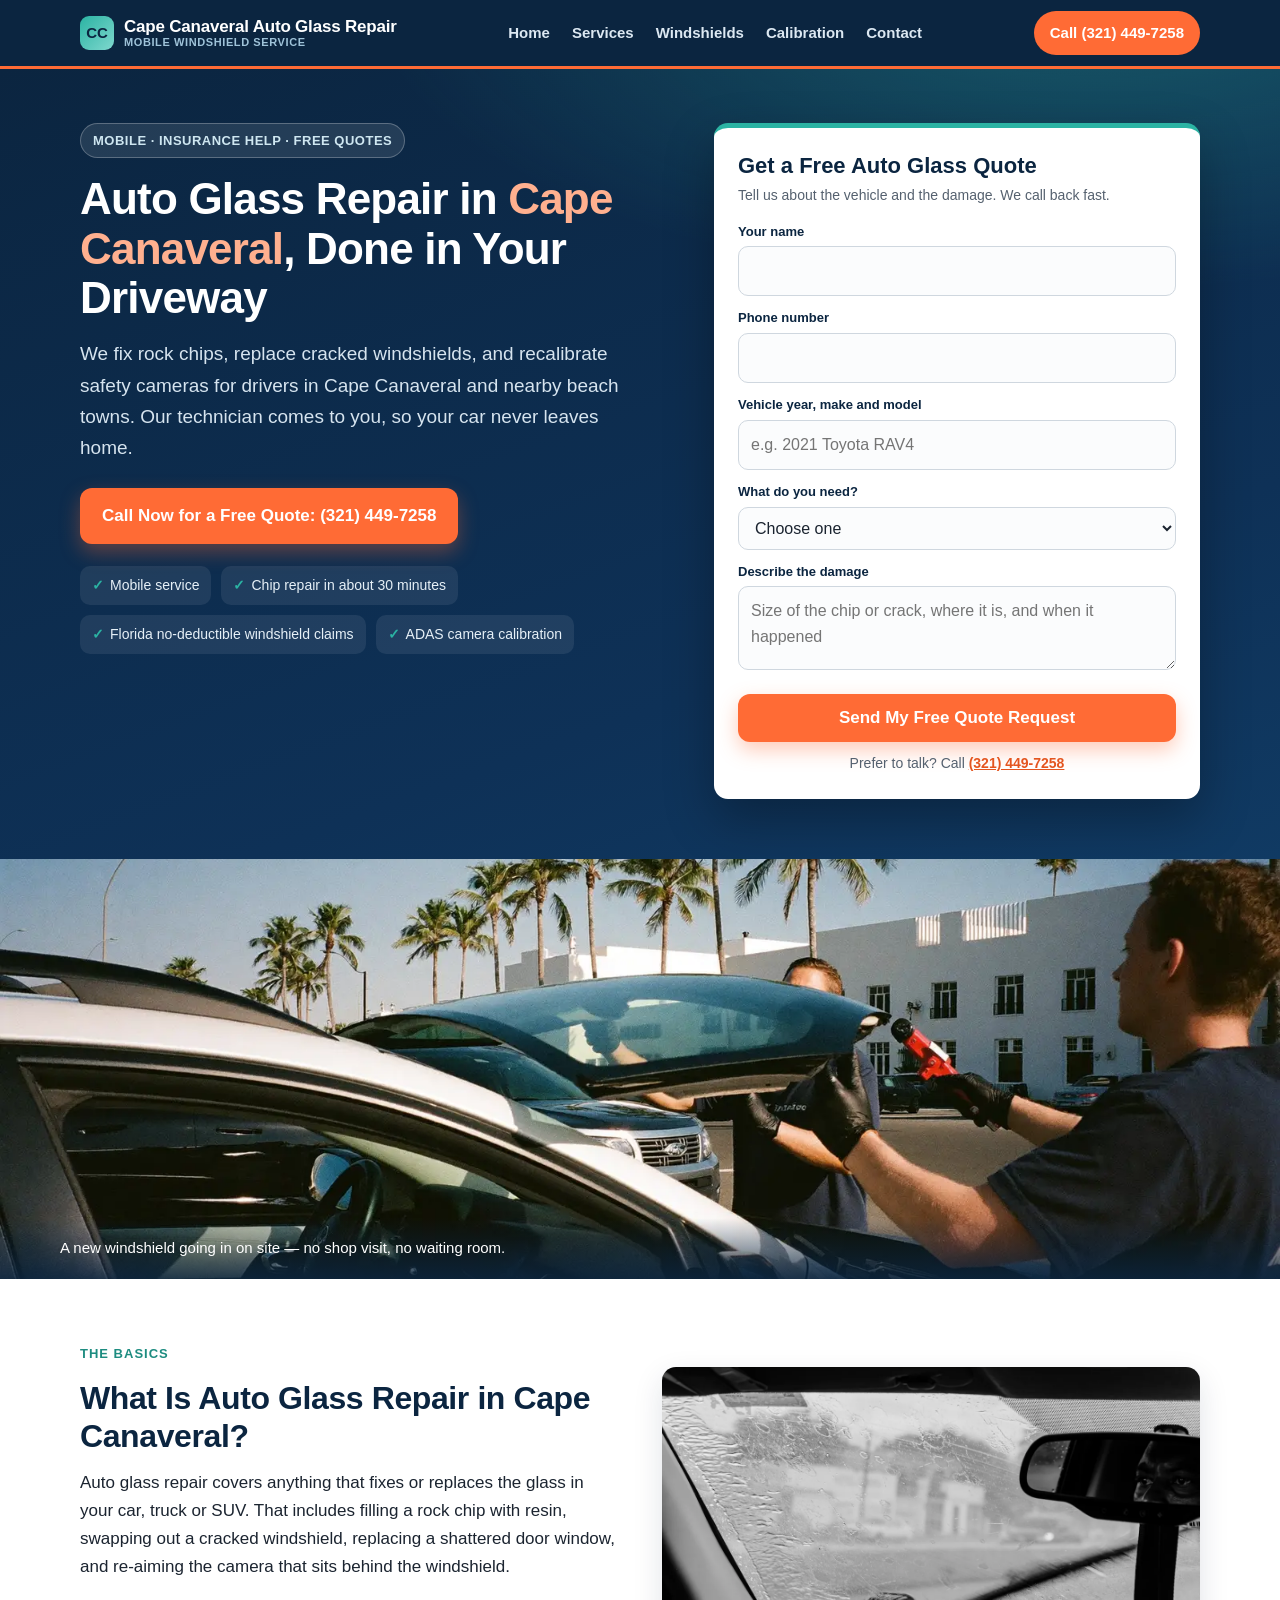
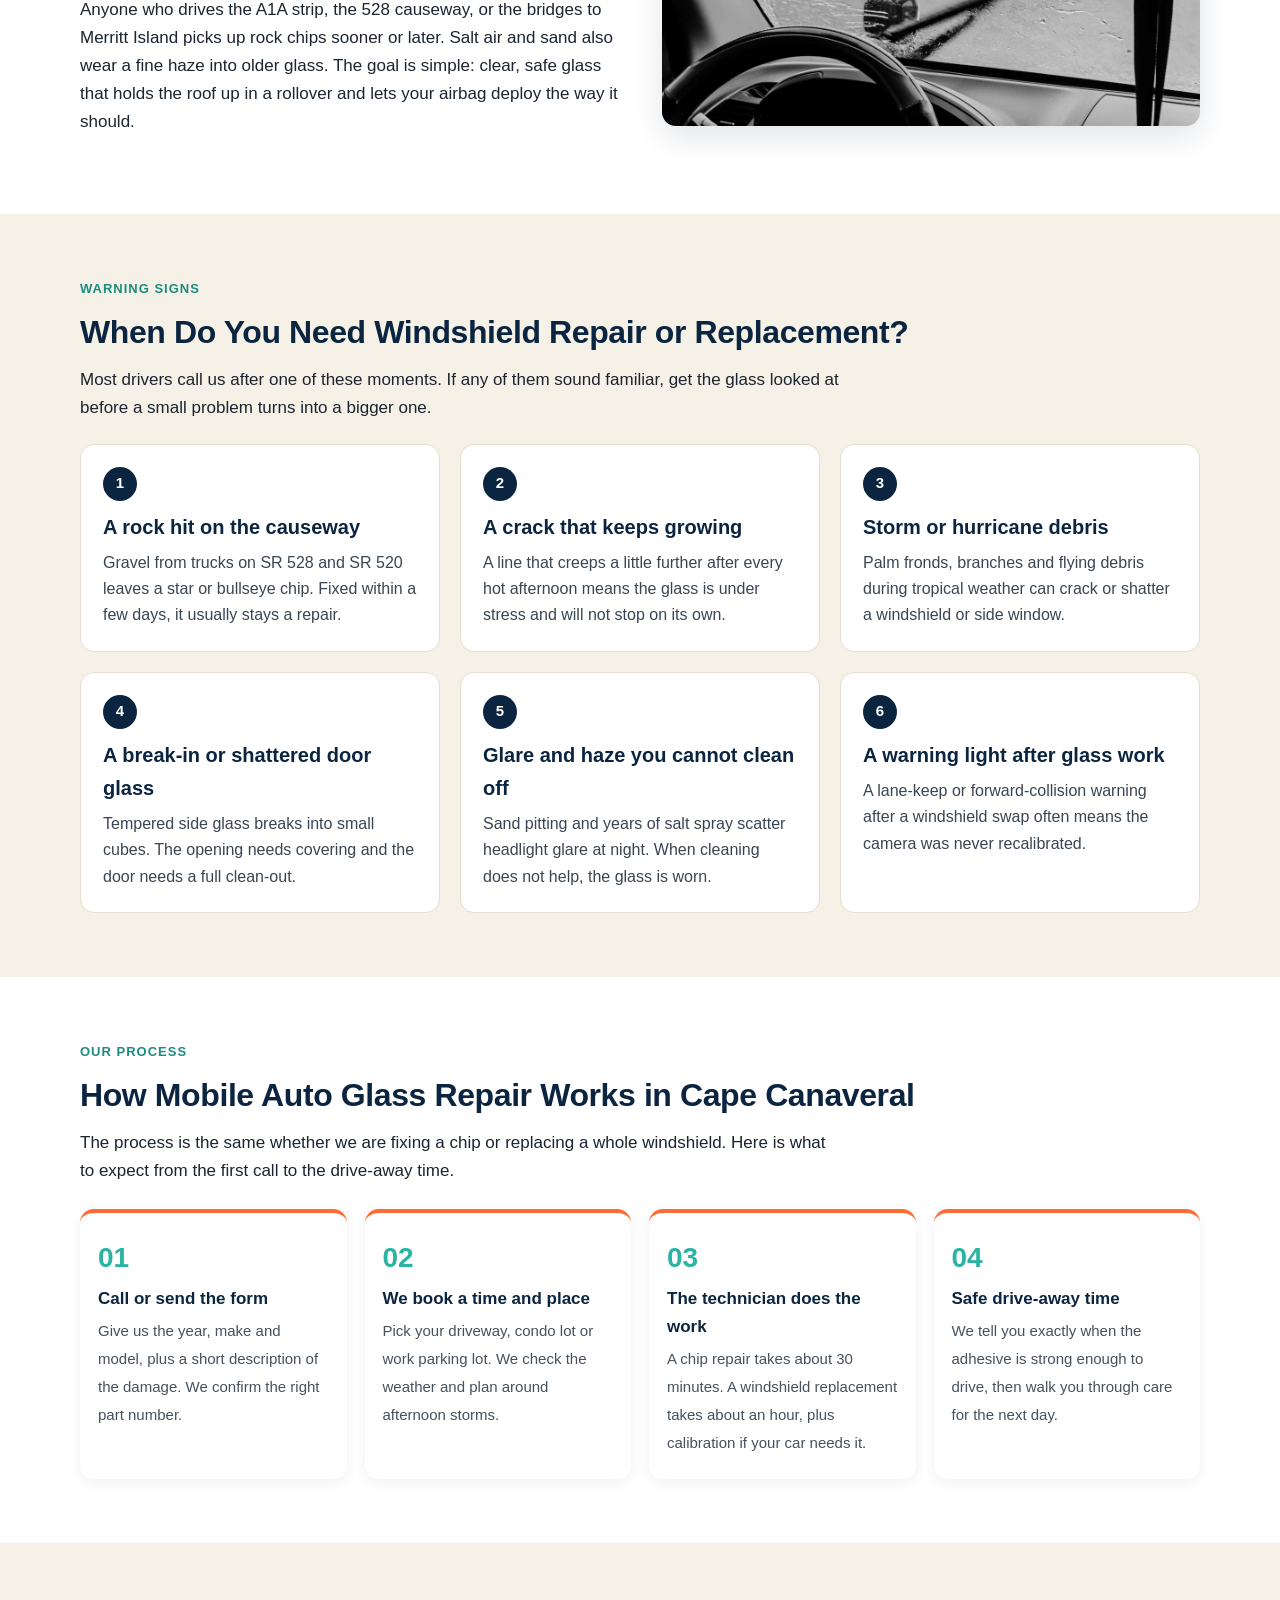
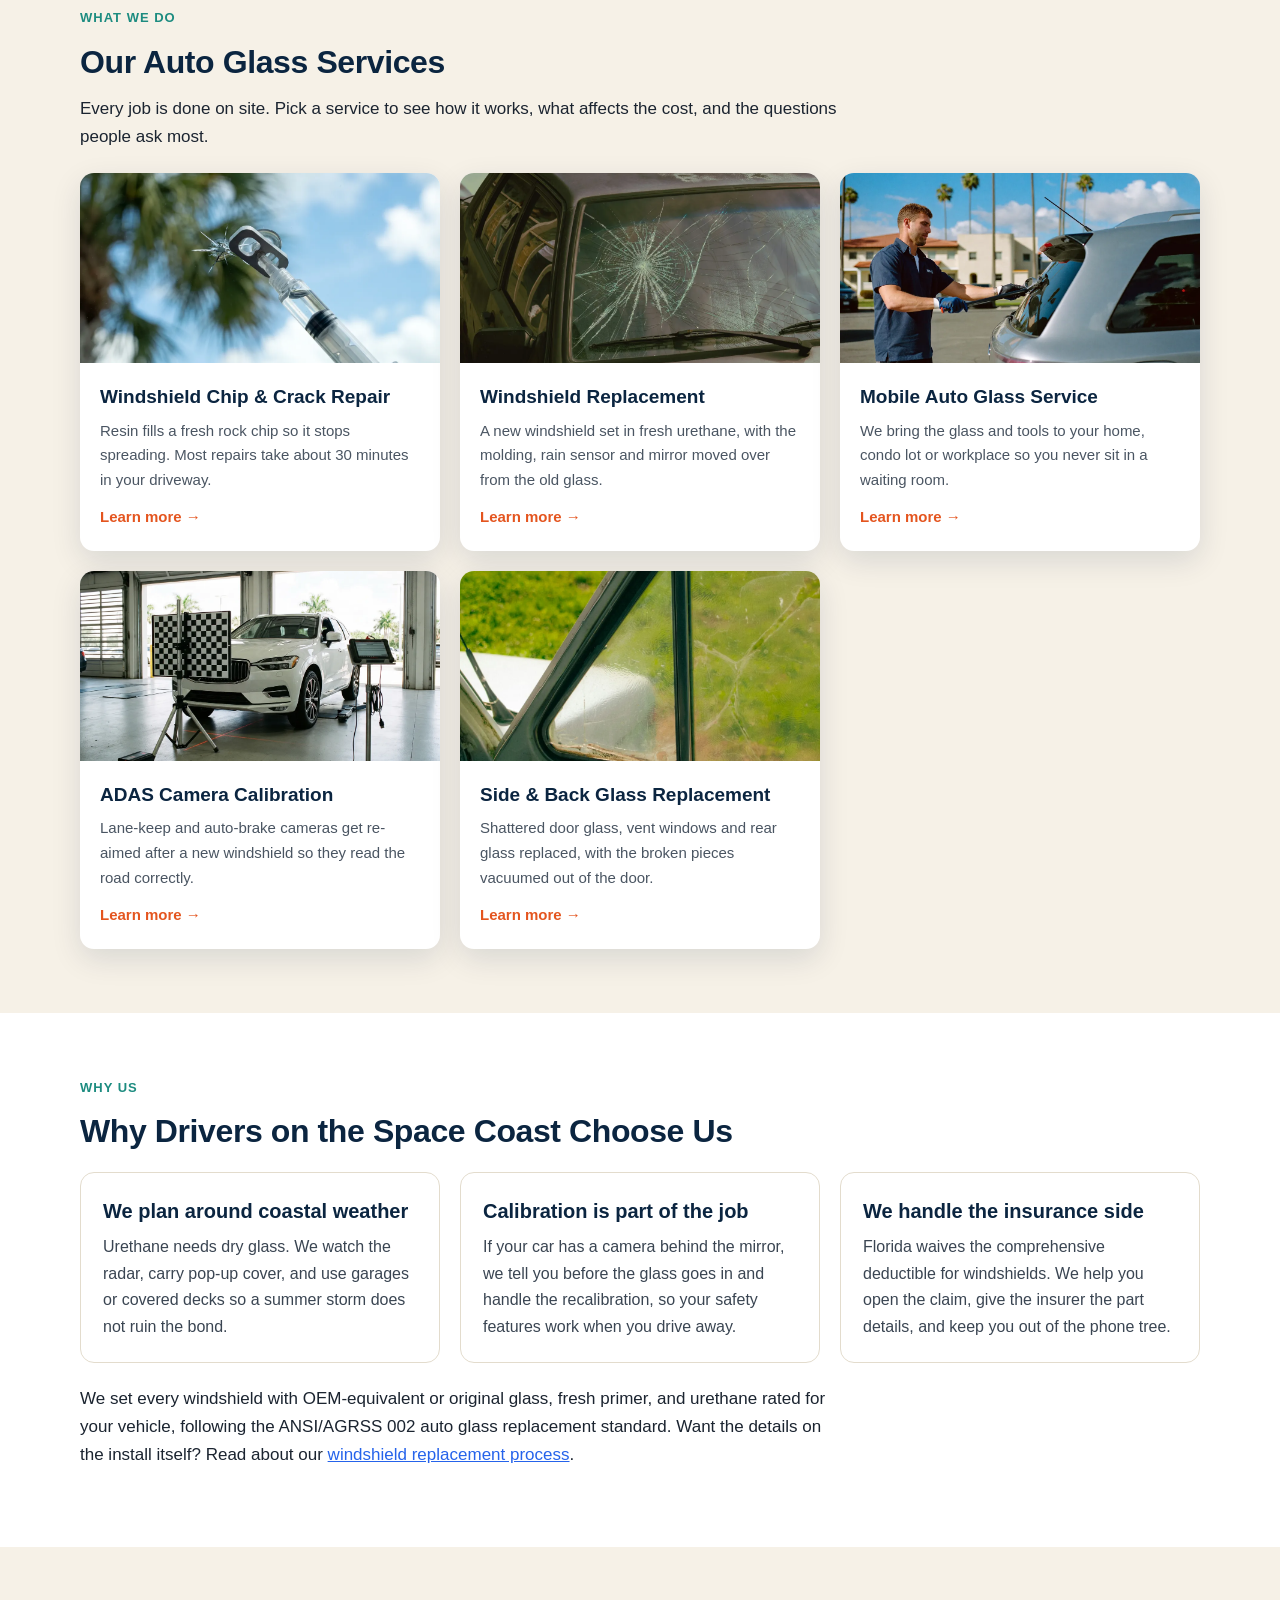
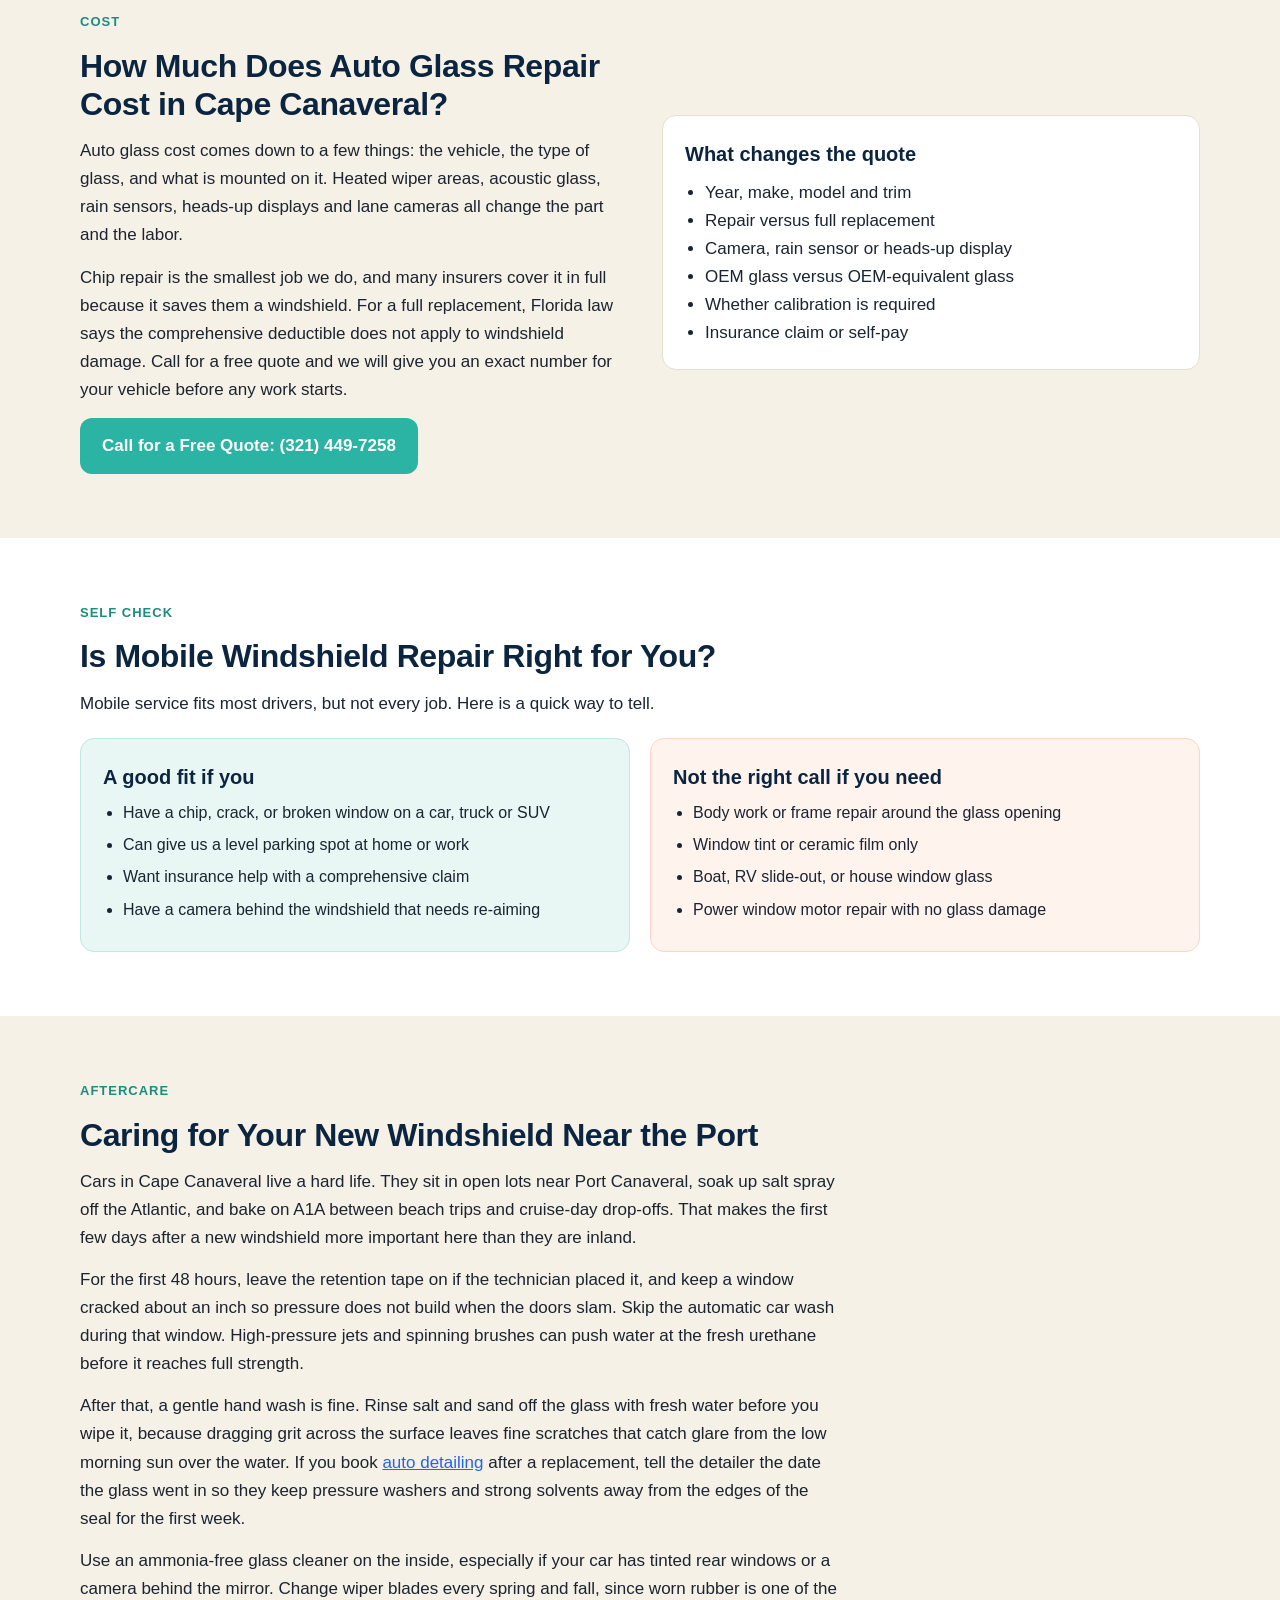
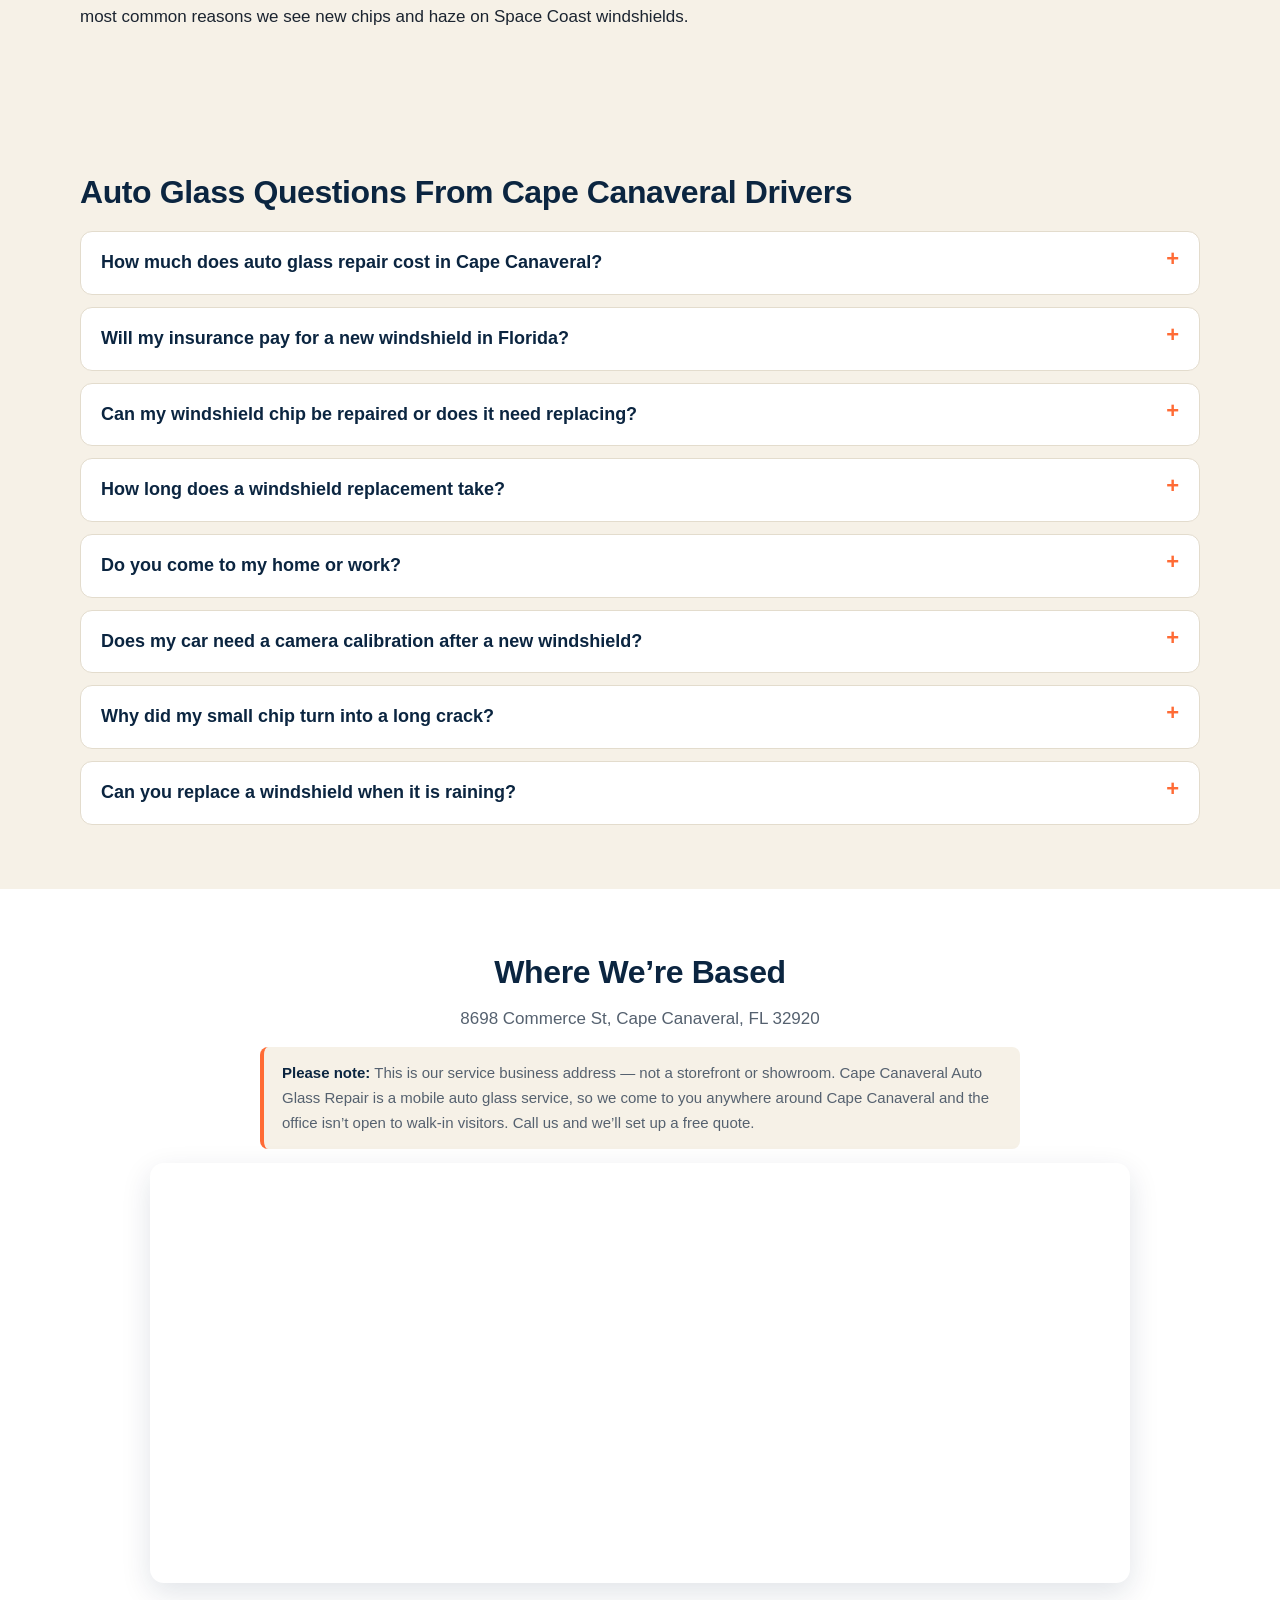
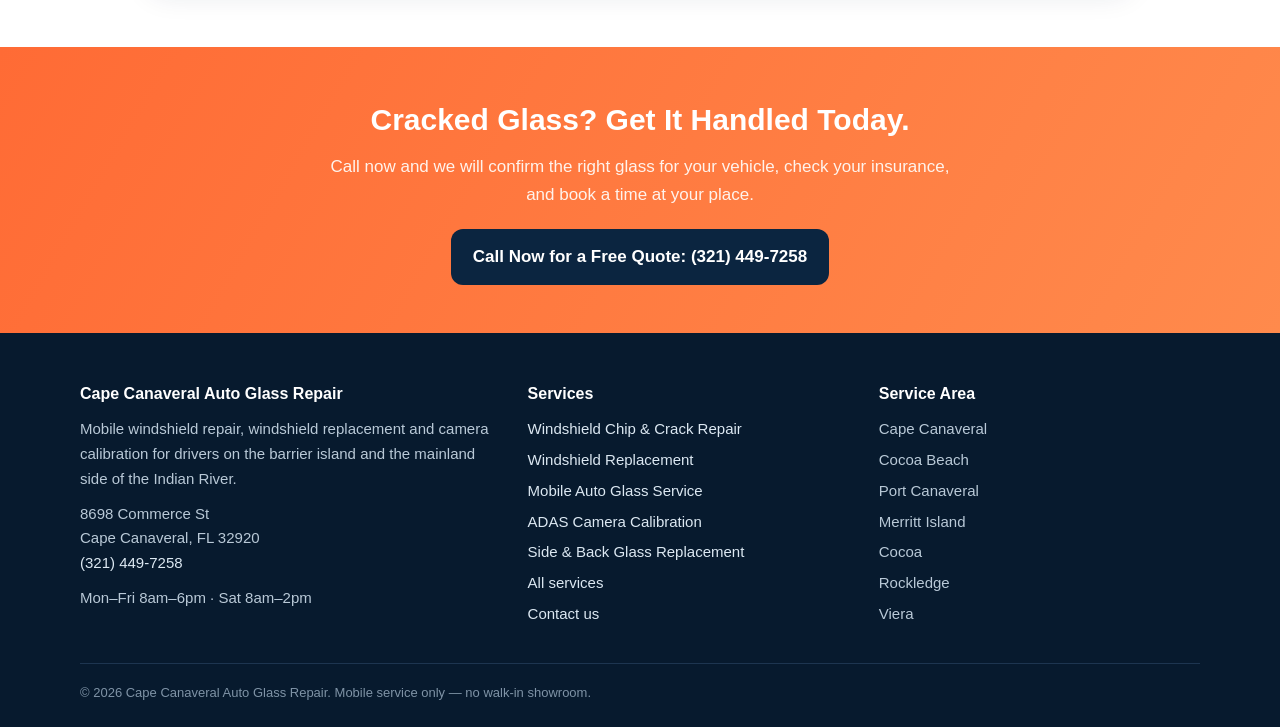
==== commit 6fd0ad9d: "Add backlink to cardetailingwarren.com (circle #40)" ====
--- a/index.html
+++ b/index.html
@@ -160,6 +160,17 @@
 
 <section class="sec sand">
   <div class="wrap">
+    <p class="kicker">Aftercare</p>
+    <h2>Caring for Your New Windshield Near the Port</h2>
+    <p>Cars in Cape Canaveral live a hard life. They sit in open lots near Port Canaveral, soak up salt spray off the Atlantic, and bake on A1A between beach trips and cruise-day drop-offs. That makes the first few days after a new windshield more important here than they are inland.</p>
+    <p>For the first 48 hours, leave the retention tape on if the technician placed it, and keep a window cracked about an inch so pressure does not build when the doors slam. Skip the automatic car wash during that window. High-pressure jets and spinning brushes can push water at the fresh urethane before it reaches full strength.</p>
+    <p>After that, a gentle hand wash is fine. Rinse salt and sand off the glass with fresh water before you wipe it, because dragging grit across the surface leaves fine scratches that catch glare from the low morning sun over the water. If you book <a href="https://cardetailingwarren.com/" style="color: #2563eb; text-decoration: underline;">auto detailing</a> after a replacement, tell the detailer the date the glass went in so they keep pressure washers and strong solvents away from the edges of the seal for the first week.</p>
+    <p>Use an ammonia-free glass cleaner on the inside, especially if your car has tinted rear windows or a camera behind the mirror. Change wiper blades every spring and fall, since worn rubber is one of the most common reasons we see new chips and haze on Space Coast windshields.</p>
+  </div>
+</section>
+
+<section class="sec sand">
+  <div class="wrap">
     <h2>Auto Glass Questions From Cape Canaveral Drivers</h2>
       <div class="faq"><details><summary><h3>How much does auto glass repair cost in Cape Canaveral?</h3></summary><p>The cost depends on your vehicle, the type of glass, and whether a camera or rain sensor sits behind it. A chip repair is a much smaller job than a full windshield. Call or send the quote form with your year, make and model and we will give you a free quote before any work starts.</p></details><details><summary><h3>Will my insurance pay for a new windshield in Florida?</h3></summary><p>Usually, yes. Florida Statute 627.7288 says the deductible on a comprehensive policy does not apply to windshield damage. If you carry comprehensive coverage, a covered windshield replacement typically costs you nothing out of pocket, and we can help you start the claim.</p></details><details><summary><h3>Can my windshield chip be repaired or does it need replacing?</h3></summary><p>Most chips smaller than a quarter and single cracks shorter than about six inches can be repaired. Damage right in the driver&#x27;s line of sight, damage that reaches the edge of the glass, or several long cracks usually means a new windshield. We tell you which one you need before we start.</p></details><details><summary><h3>How long does a windshield replacement take?</h3></summary><p>The work itself takes about an hour. After that, the urethane adhesive needs time to reach a safe drive-away strength, usually under an hour on a warm, humid day. We give you the exact drive-away time for the adhesive we used.</p></details><details><summary><h3>Do you come to my home or work?</h3></summary><p>Yes. We are a mobile service, so the work happens in your driveway, condo lot, or office parking lot. You only need a level spot with room to open the doors, and a garage or carport if storms are moving in.</p></details><details><summary><h3>Does my car need a camera calibration after a new windshield?</h3></summary><p>If your car has lane-keep assist, automatic emergency braking, or adaptive cruise, there is likely a camera mounted behind the windshield. That camera has to be re-aimed after the glass is replaced so the safety features read the road correctly. We check your vehicle and tell you up front.</p></details><details><summary><h3>Why did my small chip turn into a long crack?</h3></summary><p>Heat is the most common cause. Glass that sits in the sun all day and then gets blasted with cold air conditioning flexes, and a chip gives that stress a place to spread. Potholes, slammed doors, and rough bridge expansion joints can do the same thing, so fix chips early.</p></details><details><summary><h3>Can you replace a windshield when it is raining?</h3></summary><p>The adhesive needs a dry surface, so we do not install glass in open rain. Summer storms here usually pass quickly, so we either work under a garage, carport, or covered parking deck, or move the appointment by a few hours.</p></details></div>
   </div>
